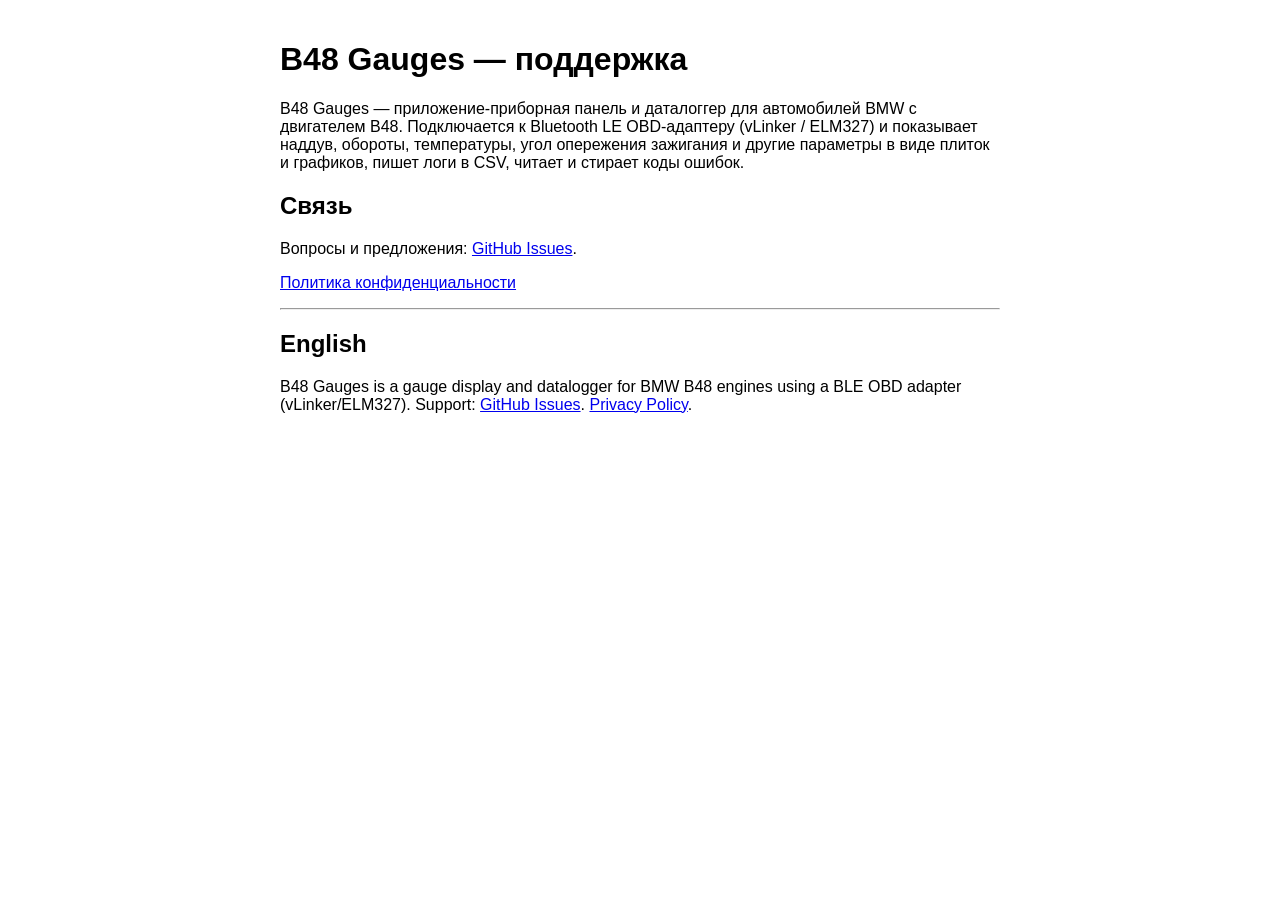
==== index.html @ ec3bedea "site" ====
<!doctype html><html lang="ru"><meta charset="utf-8"><meta name="viewport" content="width=device-width,initial-scale=1"><title>B48 Gauges — поддержка</title>
<body style="font-family:-apple-system,sans-serif;max-width:720px;margin:auto;padding:20px">
<h1>B48 Gauges — поддержка</h1>
<p>B48 Gauges — приложение-приборная панель и даталоггер для автомобилей BMW с двигателем B48. Подключается к Bluetooth LE OBD-адаптеру (vLinker / ELM327) и показывает наддув, обороты, температуры, угол опережения зажигания и другие параметры в виде плиток и графиков, пишет логи в CSV, читает и стирает коды ошибок.</p>
<h2>Связь</h2><p>Вопросы и предложения: <a href="https://github.com/TOSHA78/b48gauges-site/issues">GitHub Issues</a>.</p>
<p><a href="privacy.html">Политика конфиденциальности</a></p><hr>
<h2>English</h2><p>B48 Gauges is a gauge display and datalogger for BMW B48 engines using a BLE OBD adapter (vLinker/ELM327). Support: <a href="https://github.com/TOSHA78/b48gauges-site/issues">GitHub Issues</a>. <a href="privacy.html">Privacy Policy</a>.</p></body></html>
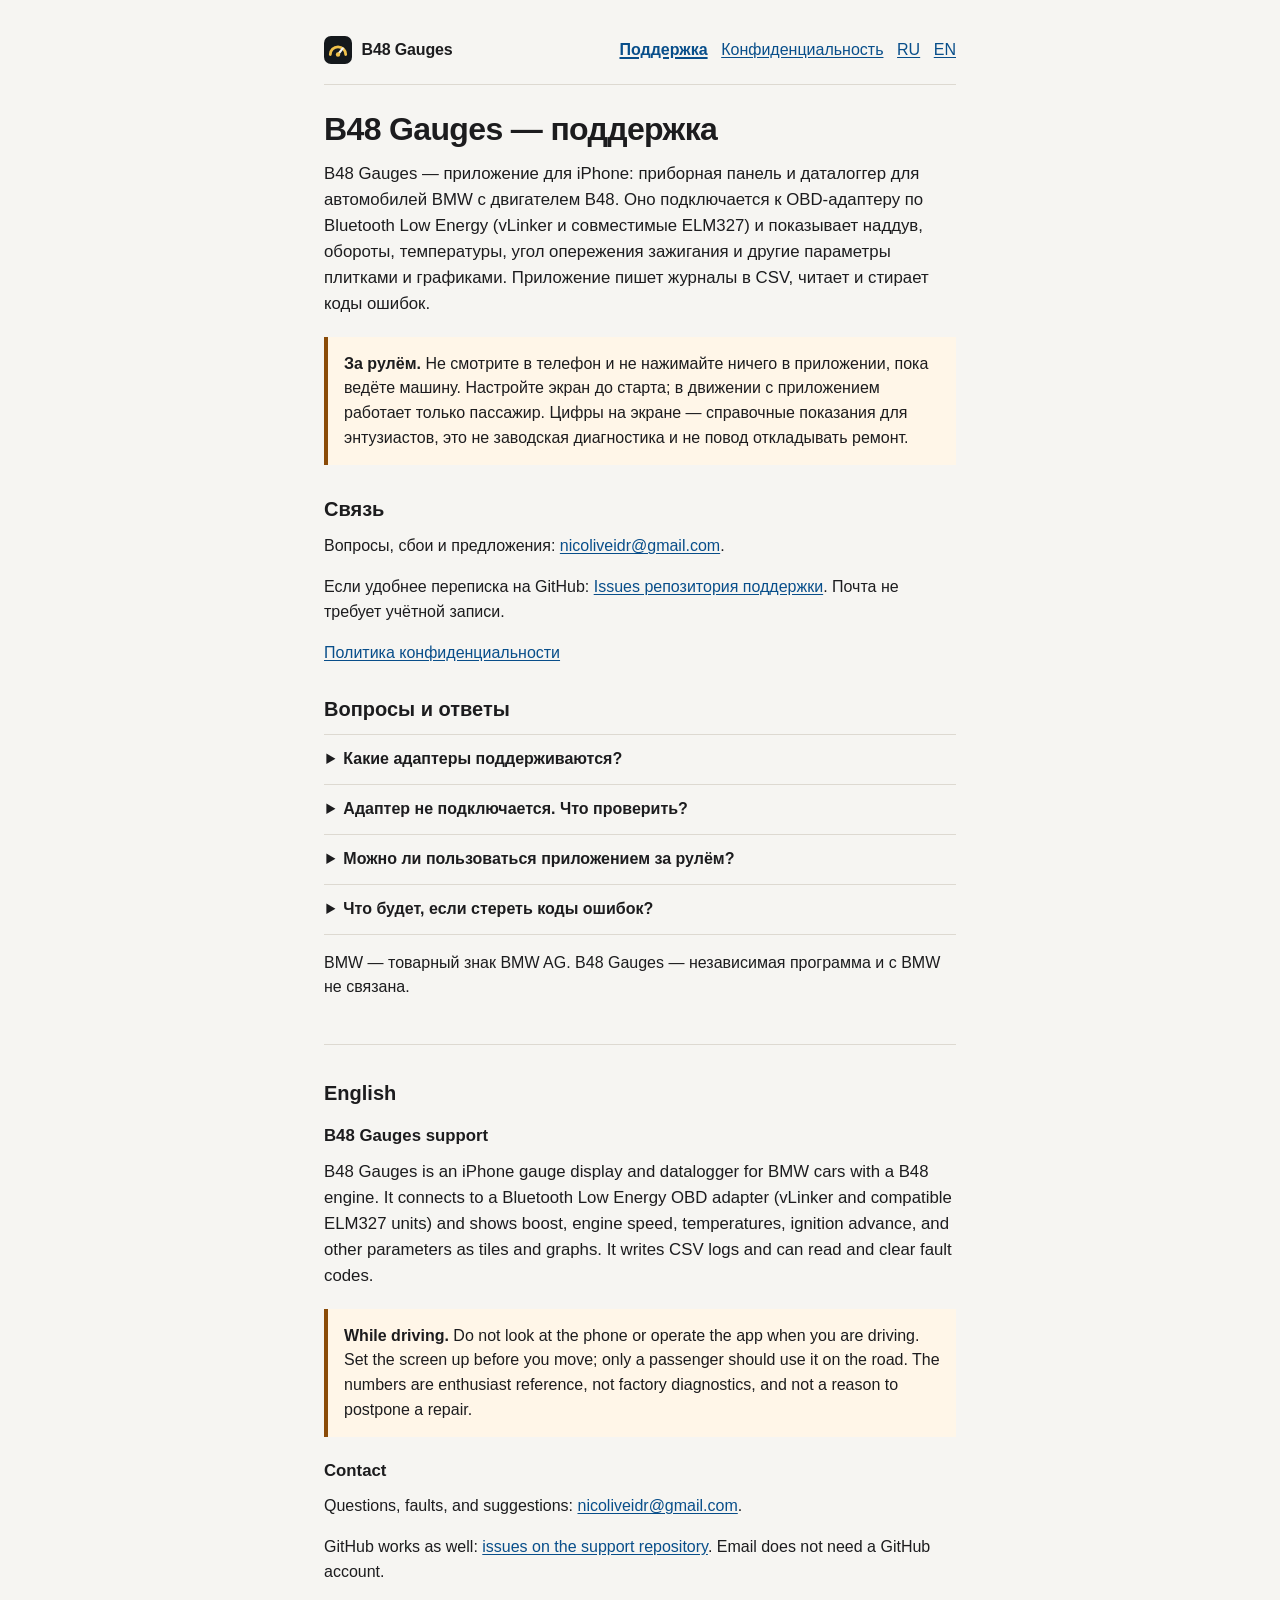
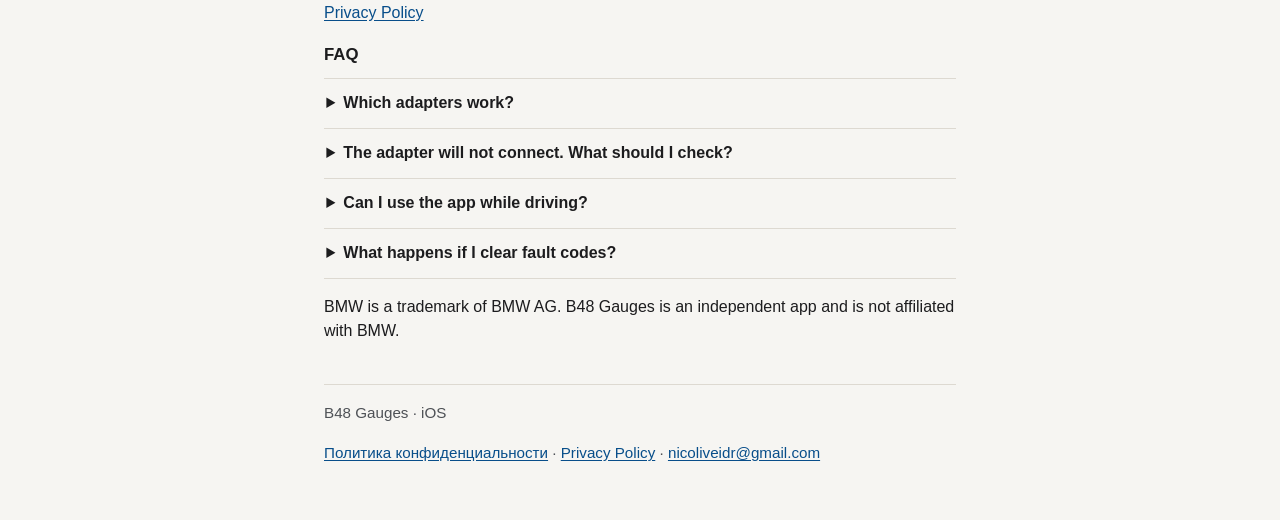
==== commit d73e75d8: "Complete the B48 Gauges support and privacy pages for App Store review. Spell out on-device vehicle " ====
--- a/index.html
+++ b/index.html
@@ -1,7 +1,217 @@
-<!doctype html><html lang="ru"><meta charset="utf-8"><meta name="viewport" content="width=device-width,initial-scale=1"><title>B48 Gauges — поддержка</title>
-<body style="font-family:-apple-system,sans-serif;max-width:720px;margin:auto;padding:20px">
-<h1>B48 Gauges — поддержка</h1>
-<p>B48 Gauges — приложение-приборная панель и даталоггер для автомобилей BMW с двигателем B48. Подключается к Bluetooth LE OBD-адаптеру (vLinker / ELM327) и показывает наддув, обороты, температуры, угол опережения зажигания и другие параметры в виде плиток и графиков, пишет логи в CSV, читает и стирает коды ошибок.</p>
-<h2>Связь</h2><p>Вопросы и предложения: <a href="https://github.com/TOSHA78/b48gauges-site/issues">GitHub Issues</a>.</p>
-<p><a href="privacy.html">Политика конфиденциальности</a></p><hr>
-<h2>English</h2><p>B48 Gauges is a gauge display and datalogger for BMW B48 engines using a BLE OBD adapter (vLinker/ELM327). Support: <a href="https://github.com/TOSHA78/b48gauges-site/issues">GitHub Issues</a>. <a href="privacy.html">Privacy Policy</a>.</p></body></html>
+<!DOCTYPE html>
+<html lang="ru">
+<head>
+  <meta charset="utf-8">
+  <meta name="viewport" content="width=device-width, initial-scale=1">
+  <title>B48 Gauges — поддержка</title>
+  <meta name="description" content="Поддержка B48 Gauges: приборы и журнал CSV для BMW B48 через Bluetooth LE (vLinker, ELM327). Без аккаунтов и отслеживания.">
+  <link rel="canonical" href="https://tosha78.github.io/b48gauges-site/">
+  <meta name="robots" content="index, follow">
+  <meta name="theme-color" content="#f6f5f2" media="(prefers-color-scheme: light)">
+  <meta name="theme-color" content="#101214" media="(prefers-color-scheme: dark)">
+  <meta name="color-scheme" content="light dark">
+  <meta property="og:type" content="website">
+  <meta property="og:locale" content="ru_RU">
+  <meta property="og:locale:alternate" content="en_US">
+  <meta property="og:site_name" content="B48 Gauges">
+  <meta property="og:title" content="B48 Gauges — поддержка">
+  <meta property="og:description" content="Поддержка B48 Gauges: приборы и журнал CSV для BMW B48 через Bluetooth LE. Без аккаунтов и отслеживания.">
+  <meta property="og:url" content="https://tosha78.github.io/b48gauges-site/">
+  <meta property="og:image" content="https://tosha78.github.io/b48gauges-site/og.png">
+  <meta property="og:image:width" content="1200">
+  <meta property="og:image:height" content="630">
+  <meta property="og:image:alt" content="B48 Gauges — поддержка и политика конфиденциальности">
+  <meta name="twitter:card" content="summary_large_image">
+  <meta name="twitter:title" content="B48 Gauges — поддержка">
+  <meta name="twitter:description" content="Поддержка B48 Gauges: приборы и журнал CSV для BMW B48 через Bluetooth LE. Без аккаунтов и отслеживания.">
+  <meta name="twitter:image" content="https://tosha78.github.io/b48gauges-site/og.png">
+  <meta name="twitter:image:alt" content="B48 Gauges — поддержка и политика конфиденциальности">
+  <link rel="icon" href="favicon.svg" type="image/svg+xml">
+  <link rel="icon" href="favicon.ico" sizes="any">
+  <link rel="icon" href="favicon-32.png" type="image/png" sizes="32x32">
+  <link rel="apple-touch-icon" href="apple-touch-icon.png" sizes="180x180">
+  <link rel="manifest" href="manifest.json">
+  <link rel="stylesheet" href="styles.css">
+</head>
+<body>
+  <a class="skip" href="#content">К содержанию</a>
+  <div class="wrap">
+    <header class="site-header">
+      <a class="brand" href="index.html">
+        <svg xmlns="http://www.w3.org/2000/svg" viewBox="0 0 32 32" width="28" height="28" aria-hidden="true">
+          <rect width="32" height="32" rx="8" fill="#14181c"/>
+          <path d="M7.2 21.2a8.8 8.8 0 0 1 17.6 0" fill="none" stroke="#f0c14b" stroke-width="3.2" stroke-linecap="round"/>
+          <path d="M16 21.2 21.4 14.2" fill="none" stroke="#f2f3f5" stroke-width="2.6" stroke-linecap="round"/>
+          <circle cx="16" cy="21.2" r="2.5" fill="#f0c14b"/>
+        </svg>
+        <span>B48 Gauges</span>
+      </a>
+      <nav class="site-nav" aria-label="Разделы">
+        <ul>
+          <li><a href="index.html" aria-current="page">Поддержка</a></li>
+          <li><a href="privacy.html">Конфиденциальность</a></li>
+          <li><a href="#ru" lang="ru" aria-label="Русский">RU</a></li>
+          <li><a href="#en" lang="en" aria-label="English">EN</a></li>
+        </ul>
+      </nav>
+    </header>
+
+    <main id="content">
+      <section id="ru" lang="ru" aria-labelledby="title-ru">
+        <h1 id="title-ru">B48 Gauges — поддержка</h1>
+        <p class="lead">B48 Gauges — приложение для iPhone: приборная панель и даталоггер для автомобилей BMW с двигателем B48. Оно подключается к OBD-адаптеру по Bluetooth Low Energy (vLinker и совместимые ELM327) и показывает наддув, обороты, температуры, угол опережения зажигания и другие параметры плитками и графиками. Приложение пишет журналы в CSV, читает и стирает коды ошибок.</p>
+
+        <div class="note" role="note">
+          <p><strong>За рулём.</strong> Не смотрите в телефон и не нажимайте ничего в приложении, пока ведёте машину. Настройте экран до старта; в движении с приложением работает только пассажир. Цифры на экране — справочные показания для энтузиастов, это не заводская диагностика и не повод откладывать ремонт.</p>
+        </div>
+
+        <h2 id="contact">Связь</h2>
+        <p>Вопросы, сбои и предложения: <a class="email" href="mailto:nicoliveidr@gmail.com?subject=B48%20Gauges%20support">nicoliveidr@gmail.com</a>.</p>
+        <p>Если удобнее переписка на GitHub: <a href="https://github.com/TOSHA78/b48gauges-site/issues">Issues репозитория поддержки</a>. Почта не требует учётной записи.</p>
+        <p><a href="privacy.html">Политика конфиденциальности</a></p>
+
+        <h2 id="faq">Вопросы и ответы</h2>
+
+        <details>
+          <summary>Какие адаптеры поддерживаются?</summary>
+          <p>Нужен OBD-адаптер с Bluetooth Low Energy: vLinker или совместимый ELM327 на BLE (Bluetooth 4.0 и новее). Приложение ищет адаптер само и говорит с ним напрямую.</p>
+          <p>Не подходят классический Bluetooth (версии 2.1 / 3.0, «не BLE») и адаптеры только с Wi-Fi. iOS не отдаёт обычному приложению такой адаптер как канал для ELM327, поэтому B48 Gauges их не увидит.</p>
+        </details>
+
+        <details>
+          <summary>Адаптер не подключается. Что проверить?</summary>
+          <ol>
+            <li>Включите зажигание так, чтобы горела панель приборов. Адаптер должен быть до конца вставлен в разъём OBD-II.</li>
+            <li>На iPhone включите Bluetooth. Геопозиция для соединения не нужна.</li>
+            <li>Подключайтесь из B48 Gauges, а не из «Настройки → Bluetooth». Для ELM327 по BLE пара, созданная в Настройках, часто мешает. Если она уже есть: «Настройки → Bluetooth», значок «i» рядом с адаптером, «Забыть это устройство». Затем подключитесь только из приложения.</li>
+            <li>Закройте другие программы, которые работают с OBD: у адаптера обычно одно активное соединение. Держите телефон рядом с адаптером.</li>
+            <li>Выньте адаптер на десять секунд и вставьте снова. Если его по-прежнему нет в списке, это чаще всего классический Bluetooth или адаптер только с Wi-Fi.</li>
+          </ol>
+        </details>
+
+        <details>
+          <summary>Можно ли пользоваться приложением за рулём?</summary>
+          <p>Нет. Настройте приборы до начала движения. Пока вы за рулём, не смотрите на экран и не переключайте плитки, графики и журнал. Это может делать пассажир. Показания справочные и не заменяют дорогу и осмотр машины.</p>
+        </details>
+
+        <details>
+          <summary>Что будет, если стереть коды ошибок?</summary>
+          <p>Приложение умеет прочитать коды и отправить команду стирания на автомобиль через адаптер. Стирание не чинит неисправность: код часто возвращается. Не стирайте коды, чтобы скрыть проблему перед техосмотром или поездкой. Сначала разберитесь, что означает код, и не делайте это за рулём.</p>
+        </details>
+
+        <p>BMW — товарный знак BMW AG. B48 Gauges — независимая программа и с BMW не связана.</p>
+      </section>
+
+      <section id="en" class="lang-en" lang="en" aria-labelledby="title-en">
+        <h2 id="title-en">English</h2>
+        <h3>B48 Gauges support</h3>
+        <p class="lead">B48 Gauges is an iPhone gauge display and datalogger for BMW cars with a B48 engine. It connects to a Bluetooth Low Energy OBD adapter (vLinker and compatible ELM327 units) and shows boost, engine speed, temperatures, ignition advance, and other parameters as tiles and graphs. It writes CSV logs and can read and clear fault codes.</p>
+
+        <div class="note" role="note">
+          <p><strong>While driving.</strong> Do not look at the phone or operate the app when you are driving. Set the screen up before you move; only a passenger should use it on the road. The numbers are enthusiast reference, not factory diagnostics, and not a reason to postpone a repair.</p>
+        </div>
+
+        <h3>Contact</h3>
+        <p>Questions, faults, and suggestions: <a class="email" href="mailto:nicoliveidr@gmail.com?subject=B48%20Gauges%20support">nicoliveidr@gmail.com</a>.</p>
+        <p>GitHub works as well: <a href="https://github.com/TOSHA78/b48gauges-site/issues">issues on the support repository</a>. Email does not need a GitHub account.</p>
+        <p><a href="privacy.html">Privacy Policy</a></p>
+
+        <h3>FAQ</h3>
+
+        <details>
+          <summary>Which adapters work?</summary>
+          <p>You need a Bluetooth Low Energy OBD adapter: a vLinker, or a compatible ELM327 that speaks BLE (Bluetooth 4.0 or newer). The app discovers the adapter itself and talks to it directly.</p>
+          <p>Classic Bluetooth (2.1 / 3.0, not BLE) and Wi-Fi-only adapters are not supported. iOS does not give a normal app a channel to those adapters, so B48 Gauges cannot see them.</p>
+        </details>
+
+        <details>
+          <summary>The adapter will not connect. What should I check?</summary>
+          <ol>
+            <li>Turn the ignition on so the instrument cluster is lit. Push the adapter fully into the OBD-II socket.</li>
+            <li>Turn Bluetooth on. Location access is not required for the connection.</li>
+            <li>Connect from inside B48 Gauges, not from Settings → Bluetooth. Pairing an ELM327 BLE adapter in Settings often blocks the session. If it is already paired: Settings → Bluetooth, the “i” next to the adapter, Forget This Device. Then connect only from the app.</li>
+            <li>Quit other OBD apps. The adapter usually keeps a single connection. Keep the phone near the adapter.</li>
+            <li>Unplug the adapter for ten seconds and plug it back in. If it still does not appear, it is usually classic Bluetooth or Wi-Fi only.</li>
+          </ol>
+        </details>
+
+        <details>
+          <summary>Can I use the app while driving?</summary>
+          <p>No. Set the gauges before you drive. Do not watch the screen or switch tiles, graphs, or the log while you are behind the wheel. A passenger may. The readings are reference values. They do not replace watching the road or having the car inspected.</p>
+        </details>
+
+        <details>
+          <summary>What happens if I clear fault codes?</summary>
+          <p>The app can read codes and send a clear command to the car through the adapter. Clearing a code does not fix the fault, and the code often comes back. Do not clear codes to hide a problem before an inspection or a trip. Learn what the code means first, and do not do this while driving.</p>
+        </details>
+
+        <p>BMW is a trademark of BMW AG. B48 Gauges is an independent app and is not affiliated with BMW.</p>
+      </section>
+    </main>
+
+    <footer class="site-footer">
+      <p>B48 Gauges · iOS</p>
+      <p><a href="privacy.html">Политика конфиденциальности</a> · <a href="privacy.html" lang="en">Privacy Policy</a> · <a class="email" href="mailto:nicoliveidr@gmail.com?subject=B48%20Gauges%20support">nicoliveidr@gmail.com</a></p>
+    </footer>
+  </div>
+  <script type="application/ld+json">
+  {
+    "@context": "https://schema.org",
+    "@graph": [
+      {
+        "@type": "WebSite",
+        "name": "B48 Gauges",
+        "url": "https://tosha78.github.io/b48gauges-site/",
+        "inLanguage": ["ru", "en"]
+      },
+      {
+        "@type": "SoftwareApplication",
+        "name": "B48 Gauges",
+        "operatingSystem": "iOS",
+        "applicationCategory": "UtilitiesApplication",
+        "url": "https://tosha78.github.io/b48gauges-site/"
+      },
+      {
+        "@type": "FAQPage",
+        "inLanguage": "ru",
+        "url": "https://tosha78.github.io/b48gauges-site/",
+        "mainEntity": [
+          {
+            "@type": "Question",
+            "name": "Какие адаптеры поддерживаются?",
+            "acceptedAnswer": {
+              "@type": "Answer",
+              "text": "Нужен OBD-адаптер с Bluetooth Low Energy: vLinker или совместимый ELM327 на BLE (Bluetooth 4.0 и новее). Не подходят классический Bluetooth и адаптеры только с Wi-Fi."
+            }
+          },
+          {
+            "@type": "Question",
+            "name": "Адаптер не подключается. Что проверить?",
+            "acceptedAnswer": {
+              "@type": "Answer",
+              "text": "Включите зажигание и Bluetooth, подключайтесь из приложения, а не через пару в Настройках iOS, закройте другие OBD-программы и переподключите адаптер. Классический Bluetooth и Wi-Fi-адаптеры не поддерживаются."
+            }
+          },
+          {
+            "@type": "Question",
+            "name": "Можно ли пользоваться приложением за рулём?",
+            "acceptedAnswer": {
+              "@type": "Answer",
+              "text": "Нет. Настройте приборы до начала движения. За рулём не смотрите на экран. В пути приложением может пользоваться пассажир."
+            }
+          },
+          {
+            "@type": "Question",
+            "name": "Что будет, если стереть коды ошибок?",
+            "acceptedAnswer": {
+              "@type": "Answer",
+              "text": "Стирание отправляет команду на автомобиль через адаптер и не устраняет неисправность. Код может вернуться. Не стирайте коды, чтобы скрыть проблему, и не делайте этого за рулём."
+            }
+          }
+        ]
+      }
+    ]
+  }
+  </script>
+</body>
+</html>
--- a/styles.css
+++ b/styles.css
@@ -0,0 +1,266 @@
+:root {
+  color-scheme: light dark;
+  --bg: #f6f5f2;
+  --text: #1c1c1e;
+  --muted: #4e5156;
+  --line: #ddd9d1;
+  --surface: #fffcf7;
+  --link: #084e8a;
+  --accent: #8a4b08;
+  --note-bg: #fff6e8;
+  --note-border: #8a4b08;
+  --max: 42rem;
+}
+
+@media (prefers-color-scheme: dark) {
+  :root {
+    --bg: #101214;
+    --text: #f2f3f5;
+    --muted: #c2c6cc;
+    --line: #2c3136;
+    --surface: #181c20;
+    --link: #9ec9ff;
+    --accent: #f0c14b;
+    --note-bg: #2a2418;
+    --note-border: #f0c14b;
+  }
+}
+
+*,
+*::before,
+*::after {
+  box-sizing: border-box;
+}
+
+html {
+  scroll-behavior: smooth;
+}
+
+body {
+  margin: 0;
+  position: relative;
+  background: var(--bg);
+  color: var(--text);
+  font-family: -apple-system, BlinkMacSystemFont, "Segoe UI", sans-serif;
+  font-size: 1rem;
+  line-height: 1.55;
+  text-size-adjust: 100%;
+  -webkit-text-size-adjust: 100%;
+}
+
+.skip {
+  position: absolute;
+  left: 0.75rem;
+  top: 0.75rem;
+  z-index: 2;
+  transform: translateY(-200%);
+  padding: 0.5rem 0.75rem;
+  background: var(--surface);
+  color: var(--text);
+  border: 1px solid var(--line);
+}
+
+.skip:focus {
+  transform: none;
+}
+
+.wrap {
+  width: 100%;
+  max-width: var(--max);
+  margin: 0 auto;
+  padding: 1rem 1rem 2.75rem;
+}
+
+.site-header {
+  display: flex;
+  flex-wrap: wrap;
+  align-items: center;
+  justify-content: space-between;
+  gap: 0.5rem 1rem;
+  padding-bottom: 0.75rem;
+  margin-bottom: 1.5rem;
+  border-bottom: 1px solid var(--line);
+}
+
+.brand {
+  display: inline-flex;
+  align-items: center;
+  gap: 0.6rem;
+  min-height: 44px;
+  color: inherit;
+  font-weight: 600;
+  letter-spacing: -0.01em;
+  text-decoration: none;
+}
+
+.brand svg {
+  display: block;
+  flex: 0 0 auto;
+}
+
+.site-nav ul {
+  display: flex;
+  flex-wrap: wrap;
+  gap: 0.15rem 0.85rem;
+  margin: 0;
+  padding: 0;
+  list-style: none;
+}
+
+.site-nav a {
+  display: inline-flex;
+  align-items: center;
+  min-height: 44px;
+}
+
+h1,
+h2,
+h3 {
+  line-height: 1.25;
+  overflow-wrap: break-word;
+  margin: 0 0 0.75rem;
+}
+
+h1 {
+  font-size: 1.7rem;
+  letter-spacing: -0.02em;
+}
+
+h2 {
+  margin-top: 2rem;
+  font-size: 1.25rem;
+}
+
+h3 {
+  margin-top: 1.25rem;
+  font-size: 1.05rem;
+}
+
+p,
+ul,
+ol {
+  margin: 0 0 1rem;
+}
+
+ul,
+ol {
+  padding-left: 1.25rem;
+}
+
+a {
+  color: var(--link);
+  text-underline-offset: 0.15em;
+}
+
+a:hover {
+  text-decoration-thickness: 2px;
+}
+
+[aria-current="page"] {
+  font-weight: 600;
+  text-decoration-thickness: 2px;
+}
+
+:focus-visible {
+  outline: 2px solid var(--accent);
+  outline-offset: 3px;
+}
+
+.lead {
+  font-size: 1.05rem;
+}
+
+.meta,
+.site-footer {
+  color: var(--muted);
+}
+
+.note {
+  margin: 1.25rem 0 1.5rem;
+  padding: 0.9rem 1rem;
+  background: var(--note-bg);
+  border-left: 4px solid var(--note-border);
+}
+
+.note p:last-child {
+  margin-bottom: 0;
+}
+
+details {
+  border-top: 1px solid var(--line);
+}
+
+details:last-of-type {
+  border-bottom: 1px solid var(--line);
+  margin-bottom: 1rem;
+}
+
+summary {
+  cursor: pointer;
+  font-weight: 600;
+  min-height: 44px;
+  padding: 0.75rem 0.15rem;
+}
+
+.lang-en {
+  margin-top: 2.75rem;
+  padding-top: 0.25rem;
+  border-top: 1px solid var(--line);
+}
+
+.site-footer {
+  margin-top: 2.5rem;
+  padding-top: 1rem;
+  border-top: 1px solid var(--line);
+  font-size: 0.95rem;
+}
+
+.site-footer p:last-child {
+  margin-bottom: 0;
+}
+
+.email {
+  overflow-wrap: anywhere;
+}
+
+@media (min-width: 720px) {
+  .wrap {
+    padding: 1.75rem 1.25rem 3.5rem;
+  }
+
+  h1 {
+    font-size: 2rem;
+  }
+}
+
+@media (prefers-reduced-motion: reduce) {
+  html {
+    scroll-behavior: auto;
+  }
+}
+
+@media print {
+  :root {
+    --bg: #fff;
+    --text: #000;
+    --muted: #222;
+    --line: #ccc;
+    --surface: #fff;
+    --link: #000;
+    --note-bg: #fff;
+    --note-border: #000;
+  }
+
+  .skip,
+  .site-nav {
+    display: none;
+  }
+
+  a {
+    text-decoration: underline;
+  }
+
+  details {
+    break-inside: avoid;
+  }
+}
